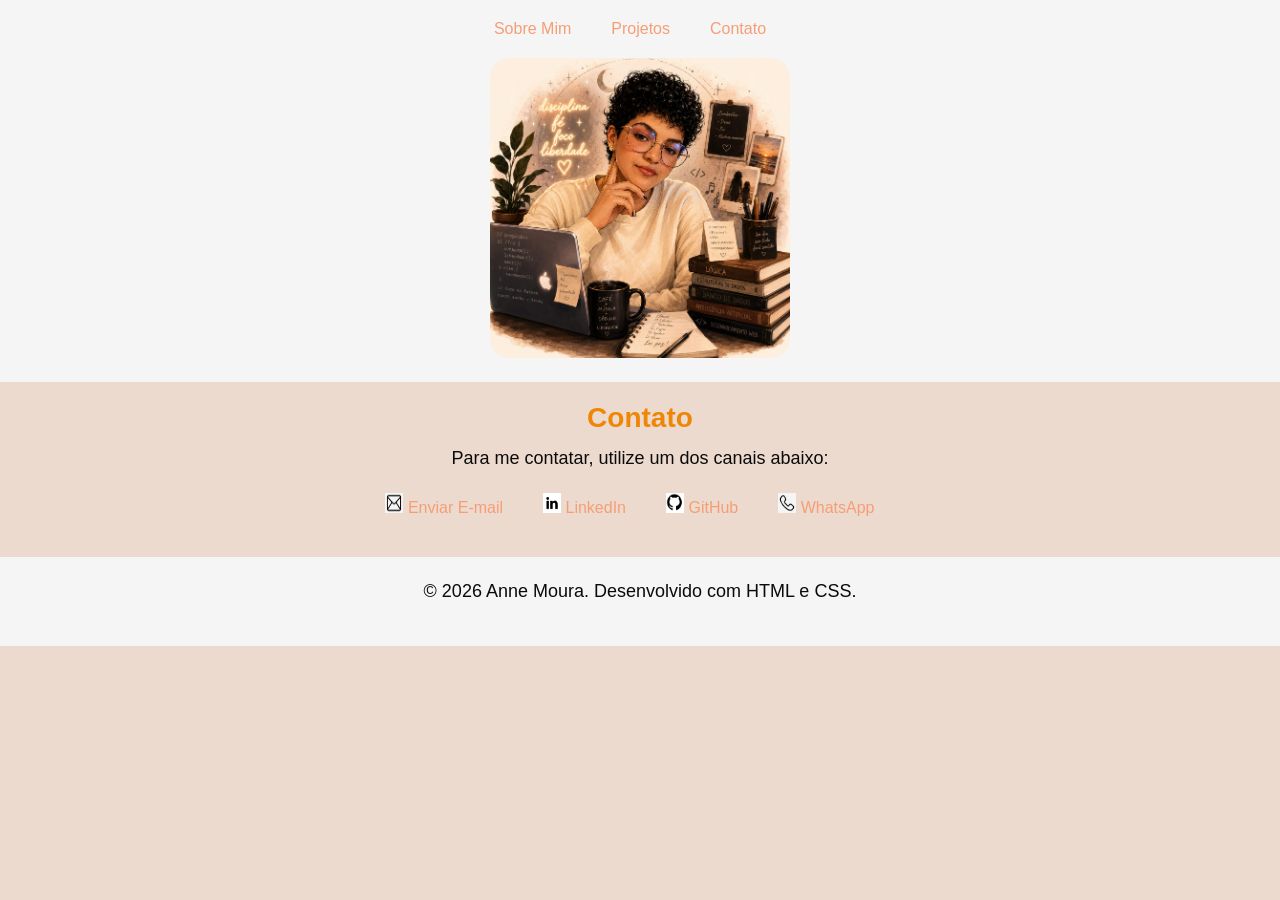
==== contato.html @ 0ed30c54 "Cria portfólio pessoal" ====
<!DOCTYPE html>
<html lang="pt-br">

<head>
    <meta charset="UTF-8">
    <meta name="viewport" content="width=device-width, initial-scale=1.0">
    <link rel="stylesheet" href="style.css">
    <title>Contato</title>
</head>

<body>
    <header>
        <ul class="menu">
            <li><a href="index.html">Sobre Mim</a></li>
            <li><a href="projetos.html">Projetos</a></li>
            <li><a href="contato.html">Contato</a></li>
        </ul>

        <img class="foto-perfil" src="img/capa.jpeg" alt="foto de perfil">

    </header>

    <main>
        <section class="contato">
            <h2>Contato</h2>
            <p>Para me contatar, utilize um dos canais abaixo:</p>

            <div class="contato-info">




                <li><a href="mailto:arymoura169@gmail.com"> <img src="img/email.jpg" alt="Enviar E-mail"> Enviar
                        E-mail</a></li>
                <li><a href="https://www.linkedin.com/in/aryane-moura-4a4567319/" target="_blank"> <img
                            src="img/linkedin.jpg" alt="LinkedIn"> LinkedIn</a></li>
                <li><a href="https://github.com/annemoura" target="_blank"> <img src="img/github.jpg" alt="GitHub">
                        GitHub</a></li>

                <li><a href="https://wa.me/5591986021378" target="_blank"> <img src="img/tel.jpg" alt="WhatsApp">
                        WhatsApp</a></li>


            </div>
        </section>
    </main>

    <footer>
        <p>&copy; 2026 Anne Moura. Desenvolvido com HTML e CSS.</p>
    </footer>
</body>



</html>
---- style.css ----
* {
  margin: 0;
  padding: 0;
  box-sizing: border-box;
}

body {
  font-family: Arial, Helvetica, sans-serif;
  background-color: #eddace;

}

header {
  background-color: #f5f5f5;
  padding: 20px;
  text-align: center;
}

h1 {
  font-size: 36px;
  color: #ee8606;
  margin-bottom: 10px;
}

a {
  text-decoration: none;
  color: #f59e76;

}

ul {
  list-style: none;

}

li {
  margin-right: 20px;
}

.menu {
  display: flex;
  justify-content: center;
  gap: 20px;
  margin-bottom: 20px;

}

.foto-perfil {
  width: 300px;
  height: 300px;
  border-radius: 20px;
  object-fit: cover;
}

h2 {
  font-size: 28px;
  color: #ee8606;
  margin-bottom: 10px;
  text-align: center;
}

p {
  font-size: 18px;
  color: #0b0b0b;
  line-height: 1.6;
  margin-bottom: 20px;
  font-family: Arial, Helvetica, sans-serif;
  text-align: center;
}

.sobre-mim {
  padding: 20px;
  max-width: 800px;
  text-align: center;
  margin: 0 auto;

}

.contato {
  padding: 20px;


}

.contato img {
  width: 18px;
  height: 20px;
}

footer {
  background-color: #f5f5f5;
  padding: 20px;
  text-align: center;
  margin-top: 20px;
  font-size: 9px;
}

.contato-info {
  display: flex;
  justify-content: center;
  list-style: none;
  gap: 20px;
  margin-top: 20px;



}

.projeto {
  background-color: #f5f5f5;
  padding: 20px;
  margin: 0 auto;
  border-radius: 10px;
  max-width: 800px;
  text-align: center;
  margin-bottom: 20px;

}

.projeto-links {
  display: flex;
  align-items: center;
  justify-content: center;
  gap: 30px;

}

.projeto h3 {
  font-size: 24px;
  color: #ee8606;
  margin-bottom: 10px;

}

.projeto p {
  font-size: 16px;
  color: #0b0b0b;
  line-height: 1.6;
  margin-bottom: 24px;

}

.lista-projetos {
  display: flex;
  flex-direction: column;
  gap: 20px;
  align-items: center;
  margin-top: 20px;

}

.icones-tecnologias {
  display: flex;
  justify-content: center;
  gap: 20px;
  margin-top: 20px;
  margin-bottom: 30px;

}

.icones-tecnologias img {
  width: 45px;
  height: 45px;

}
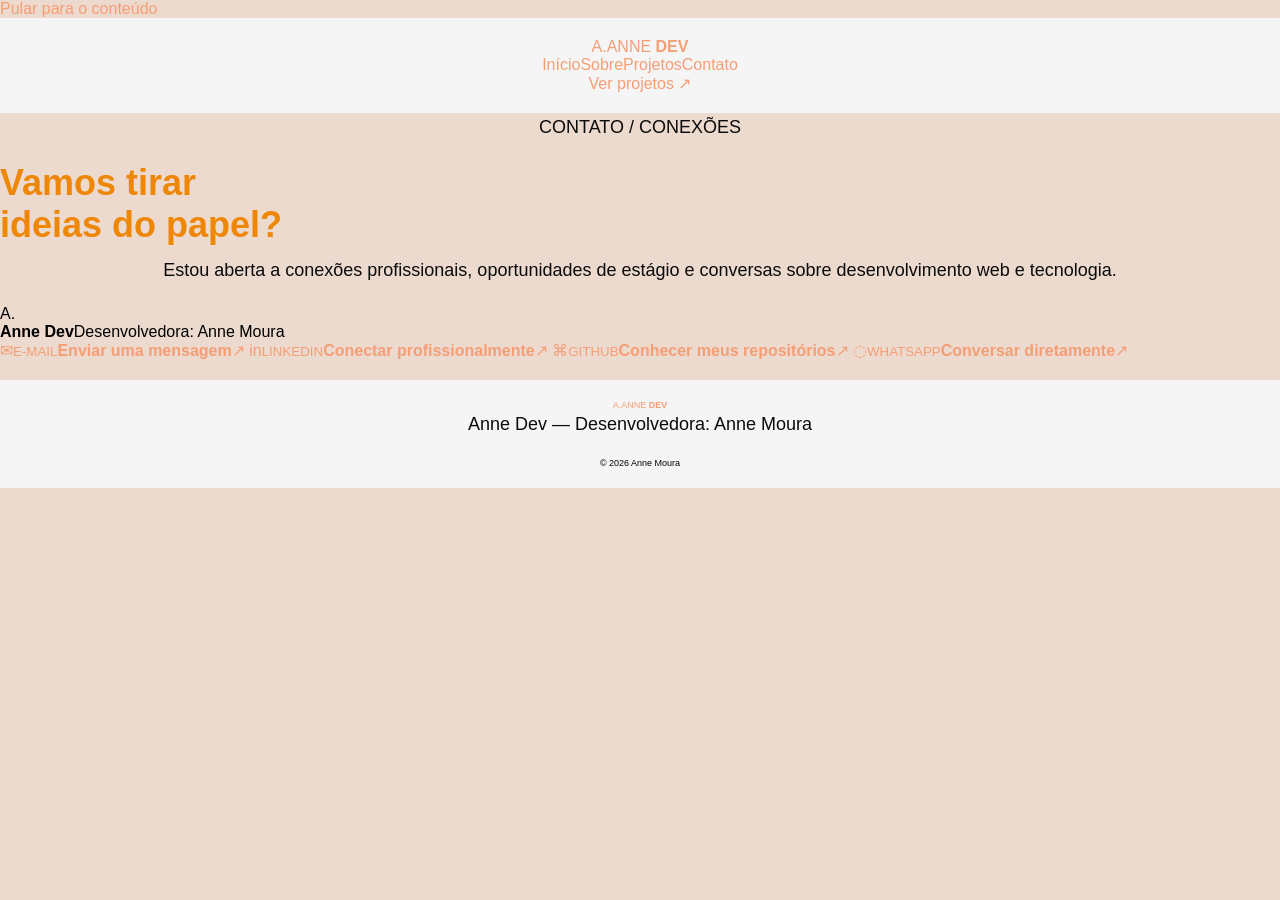
==== commit b6d64f2f: "feat: redesign Anne Dev contact page" ====
--- a/contato.html
+++ b/contato.html
@@ -1,55 +1,34 @@
 <!DOCTYPE html>
-<html lang="pt-br">
-
+<html lang="pt-BR">
 <head>
-    <meta charset="UTF-8">
-    <meta name="viewport" content="width=device-width, initial-scale=1.0">
-    <link rel="stylesheet" href="style.css">
-    <title>Contato</title>
+  <meta charset="UTF-8">
+  <meta name="viewport" content="width=device-width, initial-scale=1.0">
+  <meta name="theme-color" content="#171522">
+  <meta name="description" content="Entre em contato com Anne Moura, estudante de Ciência da Computação e desenvolvedora em formação.">
+  <title>Contato | Anne Dev — Anne Moura</title>
+  <link rel="preconnect" href="https://fonts.googleapis.com">
+  <link rel="preconnect" href="https://fonts.gstatic.com" crossorigin>
+  <link href="https://fonts.googleapis.com/css2?family=DM+Sans:wght@400;500;600;700&family=Space+Grotesk:wght@400;500;600;700&display=swap" rel="stylesheet">
+  <link rel="stylesheet" href="style.css">
 </head>
-
 <body>
-    <header>
-        <ul class="menu">
-            <li><a href="index.html">Sobre Mim</a></li>
-            <li><a href="projetos.html">Projetos</a></li>
-            <li><a href="contato.html">Contato</a></li>
-        </ul>
-
-        <img class="foto-perfil" src="img/capa.jpeg" alt="foto de perfil">
-
-    </header>
-
-    <main>
-        <section class="contato">
-            <h2>Contato</h2>
-            <p>Para me contatar, utilize um dos canais abaixo:</p>
-
-            <div class="contato-info">
-
-
-
-
-                <li><a href="mailto:arymoura169@gmail.com"> <img src="img/email.jpg" alt="Enviar E-mail"> Enviar
-                        E-mail</a></li>
-                <li><a href="https://www.linkedin.com/in/aryane-moura-4a4567319/" target="_blank"> <img
-                            src="img/linkedin.jpg" alt="LinkedIn"> LinkedIn</a></li>
-                <li><a href="https://github.com/annemoura" target="_blank"> <img src="img/github.jpg" alt="GitHub">
-                        GitHub</a></li>
-
-                <li><a href="https://wa.me/5591986021378" target="_blank"> <img src="img/tel.jpg" alt="WhatsApp">
-                        WhatsApp</a></li>
-
-
-            </div>
-        </section>
-    </main>
-
-    <footer>
-        <p>&copy; 2026 Anne Moura. Desenvolvido com HTML e CSS.</p>
-    </footer>
+  <a class="skip-link" href="#conteudo">Pular para o conteúdo</a>
+  <header class="site-header"><div class="container nav-wrap">
+    <a class="brand" href="index.html"><span class="brand-mark">A<span>.</span></span><span>ANNE <strong>DEV</strong></span></a>
+    <nav class="main-nav" aria-label="Navegação principal"><a href="index.html">Início</a><a href="index.html#sobre">Sobre</a><a href="projetos.html">Projetos</a><a class="active" href="contato.html">Contato</a></nav>
+    <a class="nav-cta" href="projetos.html">Ver projetos <span aria-hidden="true">↗</span></a>
+  </div></header>
+  <main id="conteudo" class="container contact-main">
+    <section class="contact-panel">
+      <div class="contact-copy"><p class="eyebrow">CONTATO / CONEXÕES</p><h1>Vamos tirar<br><span class="gradient-text">ideias do papel?</span></h1><p>Estou aberta a conexões profissionais, oportunidades de estágio e conversas sobre desenvolvimento web e tecnologia.</p><div class="contact-signature"><span class="brand-mark">A<span>.</span></span><div><strong>Anne Dev</strong><span>Desenvolvedora: Anne Moura</span></div></div></div>
+      <div class="contact-links">
+        <a class="contact-link" href="mailto:arymoura169@gmail.com"><span class="contact-icon">✉</span><span><small>E-MAIL</small><strong>Enviar uma mensagem</strong></span><span class="contact-arrow">↗</span></a>
+        <a class="contact-link" href="https://www.linkedin.com/in/aryane-moura-4a4567319/" target="_blank" rel="noopener noreferrer"><span class="contact-icon">in</span><span><small>LINKEDIN</small><strong>Conectar profissionalmente</strong></span><span class="contact-arrow">↗</span></a>
+        <a class="contact-link" href="https://github.com/annemoura" target="_blank" rel="noopener noreferrer"><span class="contact-icon">⌘</span><span><small>GITHUB</small><strong>Conhecer meus repositórios</strong></span><span class="contact-arrow">↗</span></a>
+        <a class="contact-link" href="https://wa.me/5591986021378" target="_blank" rel="noopener noreferrer"><span class="contact-icon">◌</span><span><small>WHATSAPP</small><strong>Conversar diretamente</strong></span><span class="contact-arrow">↗</span></a>
+      </div>
+    </section>
+  </main>
+  <footer class="site-footer"><div class="container footer-inner"><a class="brand" href="index.html"><span class="brand-mark">A<span>.</span></span><span>ANNE <strong>DEV</strong></span></a><p>Anne Dev — Desenvolvedora: Anne Moura</p><span>© 2026 Anne Moura</span></div></footer>
 </body>
-
-
-
 </html>
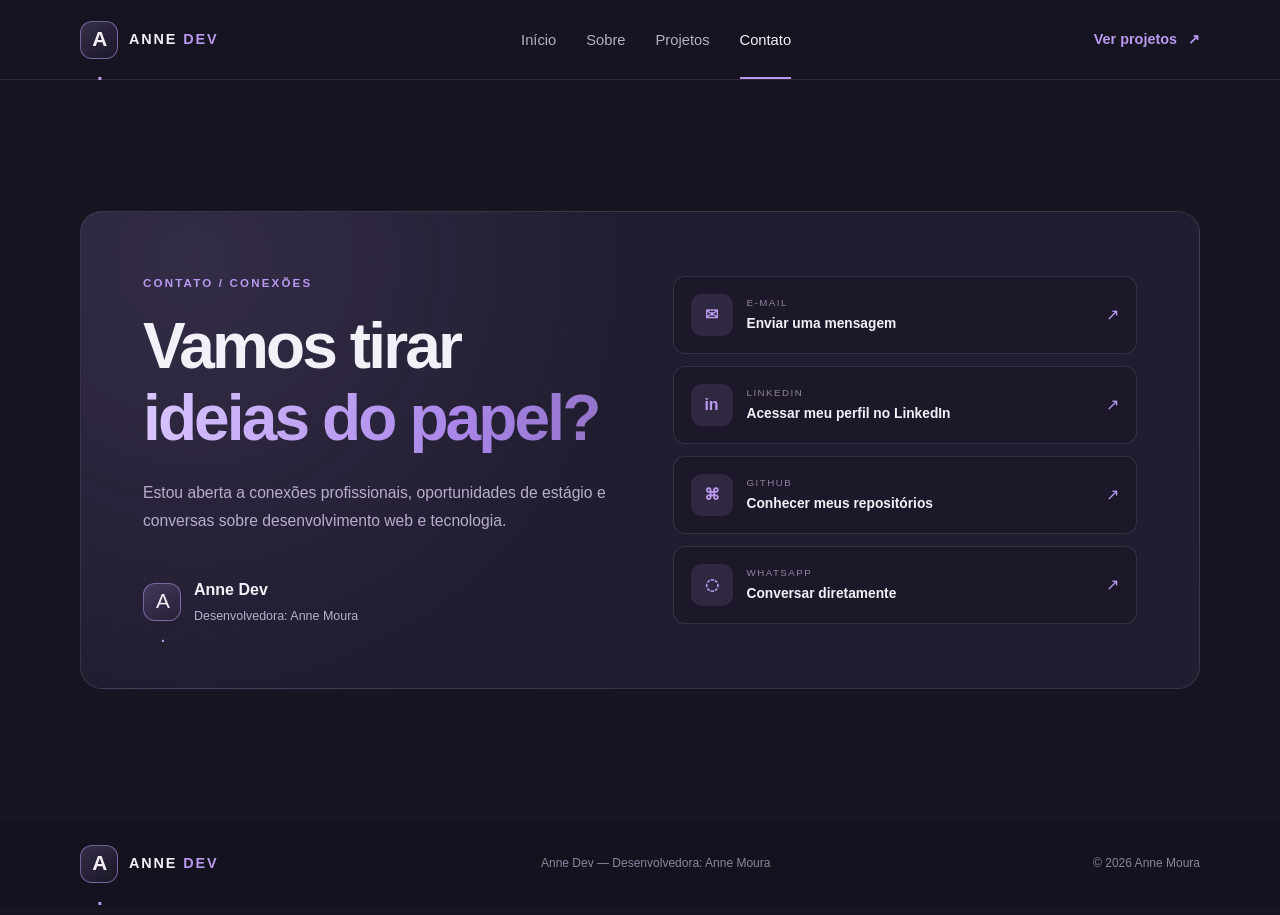
==== commit 910c0598: "Atualiza chamada do LinkedIn na página de contato" ====
--- a/contato.html
+++ b/contato.html
@@ -23,7 +23,7 @@
       <div class="contact-copy"><p class="eyebrow">CONTATO / CONEXÕES</p><h1>Vamos tirar<br><span class="gradient-text">ideias do papel?</span></h1><p>Estou aberta a conexões profissionais, oportunidades de estágio e conversas sobre desenvolvimento web e tecnologia.</p><div class="contact-signature"><span class="brand-mark">A<span>.</span></span><div><strong>Anne Dev</strong><span>Desenvolvedora: Anne Moura</span></div></div></div>
       <div class="contact-links">
         <a class="contact-link" href="mailto:arymoura169@gmail.com"><span class="contact-icon">✉</span><span><small>E-MAIL</small><strong>Enviar uma mensagem</strong></span><span class="contact-arrow">↗</span></a>
-        <a class="contact-link" href="https://www.linkedin.com/in/aryane-moura-4a4567319/" target="_blank" rel="noopener noreferrer"><span class="contact-icon">in</span><span><small>LINKEDIN</small><strong>Conectar profissionalmente</strong></span><span class="contact-arrow">↗</span></a>
+        <a class="contact-link" href="https://www.linkedin.com/in/aryane-moura-4a4567319/" target="_blank" rel="noopener noreferrer"><span class="contact-icon">in</span><span><small>LINKEDIN</small><strong>Acessar meu perfil no LinkedIn</strong></span><span class="contact-arrow">↗</span></a>
         <a class="contact-link" href="https://github.com/annemoura" target="_blank" rel="noopener noreferrer"><span class="contact-icon">⌘</span><span><small>GITHUB</small><strong>Conhecer meus repositórios</strong></span><span class="contact-arrow">↗</span></a>
         <a class="contact-link" href="https://wa.me/5591986021378" target="_blank" rel="noopener noreferrer"><span class="contact-icon">◌</span><span><small>WHATSAPP</small><strong>Conversar diretamente</strong></span><span class="contact-arrow">↗</span></a>
       </div>
--- a/style.css
+++ b/style.css
@@ -1,165 +1,255 @@
-* {
-  margin: 0;
-  padding: 0;
-  box-sizing: border-box;
+:root {
+  color-scheme: dark;
+  --bg: #171522;
+  --bg-soft: #1d1a2a;
+  --panel: #211d30;
+  --panel-light: #29233a;
+  --text: #f3f0f7;
+  --muted: #b8afc8;
+  --subtle: #8e849f;
+  --accent: #b99aef;
+  --accent-strong: #a985e8;
+  --line: rgba(217, 203, 241, .13);
+  --font-body: "DM Sans", Arial, sans-serif;
+  --font-display: "Space Grotesk", Arial, sans-serif;
+}
+* { box-sizing: border-box; }
+html { scroll-behavior: smooth; }
+body { margin: 0; background: var(--bg); color: var(--text); font-family: var(--font-body); line-height: 1.65; }
+a { color: inherit; text-decoration: none; }
+a:focus-visible { outline: 2px solid var(--accent); outline-offset: 4px; }
+.container { width: min(1120px, calc(100% - 48px)); margin-inline: auto; }
+.skip-link { position: absolute; top: -60px; left: 16px; z-index: 20; padding: 10px 14px; background: var(--accent); color: #171522; border-radius: 8px; }
+.skip-link:focus { top: 12px; }
+.site-header { position: sticky; top: 0; z-index: 10; background: rgba(23, 21, 34, .9); backdrop-filter: blur(18px); border-bottom: 1px solid var(--line); }
+.nav-wrap { min-height: 78px; display: flex; align-items: center; justify-content: space-between; gap: 24px; }
+.brand { display: inline-flex; align-items: center; gap: 11px; font-family: var(--font-display); font-size: .9rem; letter-spacing: .13em; font-weight: 600; white-space: nowrap; }
+.brand strong { color: var(--accent); }
+.brand-mark { display: grid; place-items: center; width: 38px; height: 38px; border: 1px solid rgba(185,154,239,.55); border-radius: 12px; color: var(--text); font-family: var(--font-display); font-size: 1.3rem; letter-spacing: -.08em; background: linear-gradient(145deg, rgba(185,154,239,.2), rgba(48,36,68,.25)); }
+.brand-mark span { color: var(--accent); }
+.main-nav { display: flex; align-items: center; gap: 30px; color: var(--muted); font-size: .92rem; }
+.main-nav a { padding: 28px 0 25px; border-bottom: 2px solid transparent; transition: color .2s, border-color .2s; }
+.main-nav a:hover, .main-nav a.active { color: var(--text); border-color: var(--accent); }
+.nav-cta { color: var(--accent); font-size: .9rem; font-weight: 700; white-space: nowrap; }
+.nav-cta span, .text-link span, .button span { margin-left: 7px; }
+.hero { min-height: 610px; display: grid; grid-template-columns: 1.08fr .92fr; align-items: center; gap: 54px; padding-block: 76px 88px; }
+.eyebrow { margin: 0 0 18px; color: var(--accent); font-size: .72rem; font-weight: 700; letter-spacing: .19em; }
+.status-dot { display: inline-block; width: 8px; height: 8px; border-radius: 50%; background: #a9d7b5; box-shadow: 0 0 12px rgba(169,215,181,.65); margin-right: 8px; }
+h1, h2, h3, p { margin-top: 0; }
+h1, h2, h3 { font-family: var(--font-display); line-height: 1.12; letter-spacing: -.045em; }
+.hero h1, .page-intro h1, .contact-copy h1 { margin-bottom: 24px; font-size: clamp(2.7rem, 5.6vw, 4.7rem); font-weight: 600; }
+.gradient-text { color: var(--accent); background: linear-gradient(100deg, #d9c6ff, #a985e8 70%, #9273c9); -webkit-background-clip: text; background-clip: text; -webkit-text-fill-color: transparent; }
+.hero-lead, .page-intro > p:last-child, .contact-copy > p:not(.eyebrow) { max-width: 590px; color: var(--muted); font-size: 1.08rem; line-height: 1.8; }
+.hero-lead strong { color: var(--text); }
+.hero-actions { display: flex; flex-wrap: wrap; gap: 13px; margin-top: 32px; }
+.button { display: inline-flex; align-items: center; justify-content: center; min-height: 48px; padding: 0 20px; border: 1px solid transparent; border-radius: 10px; font-size: .9rem; font-weight: 700; transition: transform .2s, background .2s, border-color .2s; }
+.button:hover { transform: translateY(-2px); }
+.button-primary { background: var(--accent); color: #211a30; }
+.button-primary:hover { background: #c9b2f4; }
+.button-ghost { border-color: var(--line); color: var(--text); }
+.button-ghost:hover { border-color: var(--accent); }
+.hero-meta { display: flex; flex-wrap: wrap; gap: 22px; margin-top: 46px; color: var(--subtle); font-size: .78rem; }
+.hero-art { position: relative; min-height: 410px; display: grid; place-items: center; isolation: isolate; }
+.art-glow { position: absolute; width: 280px; height: 280px; border-radius: 50%; background: rgba(139,104,194,.23); filter: blur(65px); z-index: -1; }
+.orbit { position: absolute; border: 1px solid rgba(185,154,239,.24); border-radius: 50%; transform: rotate(-28deg); }
+.orbit-one { width: 390px; height: 210px; }
+.orbit-two { width: 320px; height: 350px; transform: rotate(38deg); }
+.hero-monogram { display: grid; place-items: center; width: 210px; height: 210px; border: 1px solid rgba(185,154,239,.5); border-radius: 54px; background: linear-gradient(145deg, #302444, #1c1929 72%); box-shadow: 0 25px 90px rgba(0,0,0,.35), inset 0 1px rgba(255,255,255,.08); font-family: var(--font-display); font-size: 8rem; font-weight: 600; letter-spacing: -.12em; }
+.hero-monogram span { color: var(--accent); }
+.floating-chip { position: absolute; padding: 11px 15px; border: 1px solid var(--line); border-radius: 10px; background: rgba(33,29,48,.92); color: var(--muted); font-family: monospace; font-size: .76rem; box-shadow: 0 12px 35px rgba(0,0,0,.2); }
+.chip-top { top: 58px; right: -3px; }
+.chip-bottom { bottom: 60px; left: -4px; font-family: var(--font-body); font-size: .72rem; }
+.section { padding-block: 92px; }
+.section-heading { margin-bottom: 38px; }
+.section-heading h2, .closing-inner h2 { margin-bottom: 0; font-size: clamp(2rem, 4vw, 3rem); font-weight: 600; }
+.about-grid { display: grid; grid-template-columns: 1fr .85fr; gap: 80px; align-items: start; }
+.about-copy p { color: var(--muted); font-size: 1.02rem; line-height: 1.9; }
+.text-link { display: inline-flex; align-items: center; margin-top: 10px; color: var(--accent); font-size: .9rem; font-weight: 700; }
+.text-link:hover { color: #d8c5ff; }
+.info-panel { padding: 12px 24px; border: 1px solid var(--line); border-radius: 16px; background: linear-gradient(145deg, rgba(48,36,68,.48), rgba(33,29,48,.65)); }
+.info-row { display: flex; align-items: center; gap: 16px; padding: 19px 0; border-bottom: 1px solid var(--line); }
+.info-row:last-child { border-bottom: 0; }
+.info-icon { display: grid; place-items: center; width: 42px; height: 42px; border-radius: 12px; background: rgba(185,154,239,.12); color: var(--accent); font-size: 1.3rem; }
+.info-row div { display: grid; gap: 3px; }
+.info-row strong { font-size: .9rem; }
+.info-row span:last-child { color: var(--muted); font-size: .83rem; }
+.section-muted { background: var(--bg-soft); border-block: 1px solid var(--line); }
+.section-heading-row { display: flex; justify-content: space-between; align-items: end; gap: 30px; }
+.section-aside { max-width: 310px; margin-bottom: 5px; color: var(--muted); font-size: .9rem; }
+.tech-list { display: flex; flex-wrap: wrap; gap: 12px; }
+.tech-list span, .tag-list span { padding: 8px 13px; border: 1px solid rgba(185,154,239,.2); border-radius: 8px; background: rgba(185,154,239,.07); color: #d9c8f5; font-size: .78rem; }
+.micro-note { margin: 18px 0 0; color: var(--subtle); font-size: .78rem; }
+.featured-grid, .projects-grid { display: grid; grid-template-columns: repeat(2, minmax(0, 1fr)); gap: 22px; }
+.project-card { overflow: hidden; border: 1px solid var(--line); border-radius: 16px; background: var(--panel); transition: transform .25s, border-color .25s; }
+.project-card:hover { transform: translateY(-4px); border-color: rgba(185,154,239,.42); }
+.project-art { position: relative; min-height: 190px; display: grid; place-items: center; overflow: hidden; background: radial-gradient(circle at 50% 35%, rgba(185,154,239,.2), transparent 55%), linear-gradient(135deg, #302444, #1c1929); }
+.art-label, .art-caption { position: absolute; top: 17px; left: 19px; color: rgba(243,240,247,.65); font-size: .63rem; font-weight: 700; letter-spacing: .16em; }
+.art-caption { top: auto; bottom: 16px; }
+.study-window { width: 220px; min-height: 125px; padding: 17px; border: 1px solid rgba(217,203,241,.28); border-radius: 11px; background: rgba(23,21,34,.8); box-shadow: 0 15px 40px rgba(0,0,0,.25); }
+.study-window i { display: inline-block; width: 6px; height: 6px; margin-right: 4px; border-radius: 50%; background: var(--accent); opacity: .75; }
+.study-window b, .study-window small { display: block; }
+.study-window b { margin-top: 15px; font-family: var(--font-display); font-size: 1.15rem; }
+.study-window small { color: var(--muted); font-size: .65rem; }
+.window-line { display: block; width: 85%; height: 5px; margin-top: 12px; border-radius: 5px; background: rgba(185,154,239,.35); }
+.window-line.short { width: 54%; margin-top: 6px; opacity: .5; }
+.art-web { background: radial-gradient(circle at 70% 35%, rgba(185,154,239,.22), transparent 45%), linear-gradient(135deg, #29243b, #171522); }
+.code-symbol { color: #d9c6ff; font-family: var(--font-display); font-size: 5rem; font-weight: 600; }
+.art-discord { background: radial-gradient(circle at 50% 40%, rgba(121,139,255,.22), transparent 48%), linear-gradient(135deg, #292b50, #171522); }
+.discord-mark { color: #aeb8ff; font-size: 5rem; }
+.art-tasks { background: radial-gradient(circle at 50% 40%, rgba(112,192,160,.2), transparent 48%), linear-gradient(135deg, #203b3a, #171522); }
+.task-check { display: grid; place-items: center; width: 86px; height: 86px; border: 1px solid rgba(155,222,190,.5); border-radius: 24px; color: #a4e3bf; font-size: 3.5rem; }
+.art-password { background: radial-gradient(circle at 50% 40%, rgba(214,174,119,.2), transparent 48%), linear-gradient(135deg, #423329, #171522); }
+.password-symbol { color: #f0d3ad; font-size: 2rem; letter-spacing: .18em; }
+.art-counter { background: radial-gradient(circle at 50% 40%, rgba(150,174,229,.2), transparent 48%), linear-gradient(135deg, #29354b, #171522); }
+.counter-symbol { color: #c3d5ff; font-family: var(--font-display); font-size: 3.4rem; }
+.project-content { padding: 24px; }
+.project-kicker { margin-bottom: 8px; color: var(--accent); font-size: .65rem; font-weight: 700; letter-spacing: .15em; }
+.project-content h2, .project-content h3 { margin-bottom: 10px; font-size: 1.45rem; }
+.project-content > p:not(.project-kicker) { min-height: 72px; margin-bottom: 17px; color: var(--muted); font-size: .88rem; line-height: 1.75; }
+.tag-list { display: flex; flex-wrap: wrap; gap: 7px; margin: 16px 0 18px; }
+.tag-list span { padding: 5px 9px; font-size: .68rem; }
+.project-links { display: flex; align-items: center; flex-wrap: wrap; gap: 18px; }
+.project-links .text-link { margin-top: 0; }
+.private-note { color: var(--subtle); font-size: .75rem; }
+.closing-cta { padding-block: 68px; background: linear-gradient(110deg, #29213b, #201b30 70%, #302444); border-block: 1px solid var(--line); }
+.closing-inner { display: flex; align-items: center; justify-content: space-between; gap: 30px; }
+.closing-inner h2 { font-size: clamp(1.9rem, 4vw, 2.7rem); }
+.closing-inner .eyebrow { margin-bottom: 13px; }
+.site-footer { padding-block: 25px; background: #14121e; }
+.footer-inner { display: flex; align-items: center; justify-content: space-between; gap: 20px; color: var(--subtle); font-size: .75rem; }
+.footer-inner p { margin: 0; }
+.footer-inner .brand { color: var(--text); }
+.page-main { padding-top: 80px; }
+.page-intro { max-width: 740px; margin-bottom: 54px; }
+.page-intro > p:last-child { max-width: 610px; }
+.projects-grid { margin-bottom: 90px; }
+.projects-grid .project-content > p:not(.project-kicker) { min-height: 88px; }
+.page-cta { margin-bottom: 70px; border-radius: 18px; padding-inline: 34px; }
+.contact-main { min-height: calc(100vh - 160px); display: grid; place-items: center; padding-block: 75px; }
+.contact-panel { width: 100%; display: grid; grid-template-columns: 1fr 1fr; gap: 65px; padding: clamp(28px, 5vw, 62px); border: 1px solid var(--line); border-radius: 22px; background: radial-gradient(circle at 10% 10%, rgba(185,154,239,.12), transparent 40%), var(--panel); }
+.contact-copy h1 { font-size: clamp(2.6rem, 5vw, 4rem); }
+.contact-copy > p:not(.eyebrow) { font-size: .98rem; }
+.contact-signature { display: flex; align-items: center; gap: 13px; margin-top: 42px; }
+.contact-signature div { display: grid; gap: 2px; }
+.contact-signature div span { color: var(--muted); font-size: .78rem; }
+.contact-links { display: grid; align-content: center; gap: 12px; }
+.contact-link { display: flex; align-items: center; gap: 14px; padding: 17px; border: 1px solid var(--line); border-radius: 12px; background: rgba(23,21,34,.42); transition: border-color .2s, transform .2s; }
+.contact-link:hover { transform: translateX(3px); border-color: rgba(185,154,239,.5); }
+.contact-icon { display: grid; place-items: center; width: 42px; height: 42px; border-radius: 11px; background: rgba(185,154,239,.12); color: var(--accent); font-weight: 700; }
+.contact-link > span:nth-child(2) { display: grid; gap: 2px; flex: 1; }
+.contact-link small { color: var(--subtle); font-size: .61rem; letter-spacing: .15em; }
+.contact-link strong { font-size: .86rem; }
+.contact-arrow { color: var(--accent); }
+@media (max-width: 800px) {
+  .nav-wrap { min-height: 70px; flex-wrap: wrap; padding-block: 13px; }
+  .main-nav { order: 3; width: 100%; justify-content: center; gap: clamp(14px, 5vw, 30px); }
+  .main-nav a { padding: 7px 0 10px; }
+  .nav-cta { margin-left: auto; }
+  .hero { grid-template-columns: 1fr; gap: 15px; padding-block: 65px; }
+  .hero-art { min-height: 330px; }
+  .about-grid { grid-template-columns: 1fr; gap: 30px; }
+  .section-heading-row { align-items: start; flex-direction: column; }
+  .contact-panel { grid-template-columns: 1fr; gap: 35px; }
+}
+@media (max-width: 560px) {
+  .container { width: min(100% - 32px, 1120px); }
+  .brand { font-size: .78rem; }
+  .brand-mark { width: 34px; height: 34px; }
+  .nav-cta { font-size: .78rem; }
+  .main-nav { justify-content: space-between; gap: 8px; font-size: .82rem; }
+  .hero { min-height: auto; padding-block: 58px 45px; }
+  .hero h1, .page-intro h1, .contact-copy h1 { font-size: clamp(2.45rem, 12vw, 3.5rem); }
+  .hero-lead { font-size: .98rem; }
+  .hero-art { min-height: 285px; }
+  .hero-monogram { width: 155px; height: 155px; border-radius: 40px; font-size: 6rem; }
+  .orbit-one { width: 290px; height: 160px; }
+  .orbit-two { width: 245px; height: 280px; }
+  .chip-top { top: 25px; right: -2px; font-size: .62rem; }
+  .chip-bottom { bottom: 27px; left: -2px; font-size: .62rem; }
+  .section { padding-block: 65px; }
+  .featured-grid, .projects-grid { grid-template-columns: 1fr; }
+  .project-content > p:not(.project-kicker), .projects-grid .project-content > p:not(.project-kicker) { min-height: 0; }
+  .closing-inner { align-items: flex-start; flex-direction: column; }
+  .footer-inner { align-items: flex-start; flex-direction: column; gap: 12px; }
+  .page-main { padding-top: 55px; }
+  .page-intro { margin-bottom: 35px; }
+  .projects-grid { margin-bottom: 55px; }
+  .page-cta { padding: 25px; }
+  .contact-main { min-height: auto; padding-block: 45px; }
+  .contact-panel { padding: 25px 19px; border-radius: 16px; }
+}
+@media (prefers-reduced-motion: reduce) {
+  html { scroll-behavior: auto; }
+  *, *::before, *::after { transition-duration: .01ms !important; animation-duration: .01ms !important; animation-iteration-count: 1 !important; }
 }
 
-body {
-  font-family: Arial, Helvetica, sans-serif;
-  background-color: #eddace;
+/* Capturas reais dos projetos */
+.project-art.project-image {
+  display: block;
+  min-height: 0;
+  aspect-ratio: 16 / 9;
+  background: #171522;
+}
+.project-image img {
+  display: block;
+  width: 100%;
+  height: 100%;
+  aspect-ratio: 16 / 9;
+  object-fit: contain;
+  object-position: center;
+  transition: transform .35s ease;
+}
+.project-card:hover .project-image img {
+  transform: scale(1.015);
+}
+.project-image .art-label,
+.project-image .art-caption {
+  z-index: 1;
+  padding: 6px 9px;
+  border: 1px solid rgba(243,240,247,.16);
+  border-radius: 6px;
+  background: rgba(23,21,34,.78);
+  color: #f3f0f7;
+  backdrop-filter: blur(8px);
+}
+@media (max-width: 560px) {
+  .project-art.project-image,
+  .project-image img {
+    aspect-ratio: 16 / 10;
+  }
+}
 
-}
-
-header {
-  background-color: #f5f5f5;
-  padding: 20px;
-  text-align: center;
-}
-
-h1 {
-  font-size: 36px;
-  color: #ee8606;
-  margin-bottom: 10px;
-}
-
-a {
-  text-decoration: none;
-  color: #f59e76;
-
-}
-
-ul {
-  list-style: none;
-
-}
-
-li {
-  margin-right: 20px;
-}
-
-.menu {
-  display: flex;
-  justify-content: center;
-  gap: 20px;
-  margin-bottom: 20px;
-
-}
-
-.foto-perfil {
-  width: 300px;
-  height: 300px;
-  border-radius: 20px;
-  object-fit: cover;
-}
-
-h2 {
-  font-size: 28px;
-  color: #ee8606;
-  margin-bottom: 10px;
-  text-align: center;
-}
-
-p {
-  font-size: 18px;
-  color: #0b0b0b;
-  line-height: 1.6;
-  margin-bottom: 20px;
-  font-family: Arial, Helvetica, sans-serif;
-  text-align: center;
-}
-
-.sobre-mim {
-  padding: 20px;
-  max-width: 800px;
-  text-align: center;
-  margin: 0 auto;
-
-}
-
-.contato {
-  padding: 20px;
-
-
-}
-
-.contato img {
-  width: 18px;
-  height: 20px;
-}
-
-footer {
-  background-color: #f5f5f5;
-  padding: 20px;
-  text-align: center;
-  margin-top: 20px;
-  font-size: 9px;
-}
-
-.contato-info {
-  display: flex;
-  justify-content: center;
-  list-style: none;
-  gap: 20px;
-  margin-top: 20px;
-
-
-
-}
-
-.projeto {
-  background-color: #f5f5f5;
-  padding: 20px;
-  margin: 0 auto;
-  border-radius: 10px;
-  max-width: 800px;
-  text-align: center;
-  margin-bottom: 20px;
-
-}
-
-.projeto-links {
+/* Ajuste de enquadramento: mostrar a captura inteira dentro do cartão */
+.project-art.project-image {
+  position: relative;
   display: flex;
   align-items: center;
   justify-content: center;
-  gap: 30px;
-
-}
-
-.projeto h3 {
-  font-size: 24px;
-  color: #ee8606;
-  margin-bottom: 10px;
-
-}
-
-.projeto p {
-  font-size: 16px;
-  color: #0b0b0b;
-  line-height: 1.6;
-  margin-bottom: 24px;
-
-}
-
-.lista-projetos {
-  display: flex;
-  flex-direction: column;
-  gap: 20px;
-  align-items: center;
-  margin-top: 20px;
-
-}
-
-.icones-tecnologias {
-  display: flex;
-  justify-content: center;
-  gap: 20px;
-  margin-top: 20px;
-  margin-bottom: 30px;
-
-}
-
-.icones-tecnologias img {
-  width: 45px;
-  height: 45px;
-
-}+  width: 100%;
+  height: clamp(190px, 25vw, 280px);
+  min-height: 0;
+  aspect-ratio: auto;
+  padding: 14px;
+  overflow: hidden;
+  background: #171522;
+}
+.project-image img {
+  display: block;
+  width: 100%;
+  height: 100%;
+  max-width: 100%;
+  max-height: 100%;
+  aspect-ratio: auto;
+  object-fit: contain;
+  object-position: center;
+  transform: none;
+}
+.project-card:hover .project-image img {
+  transform: none;
+}
+@media (max-width: 560px) {
+  .project-art.project-image {
+    height: 210px;
+    padding: 10px;
+  }
+}
